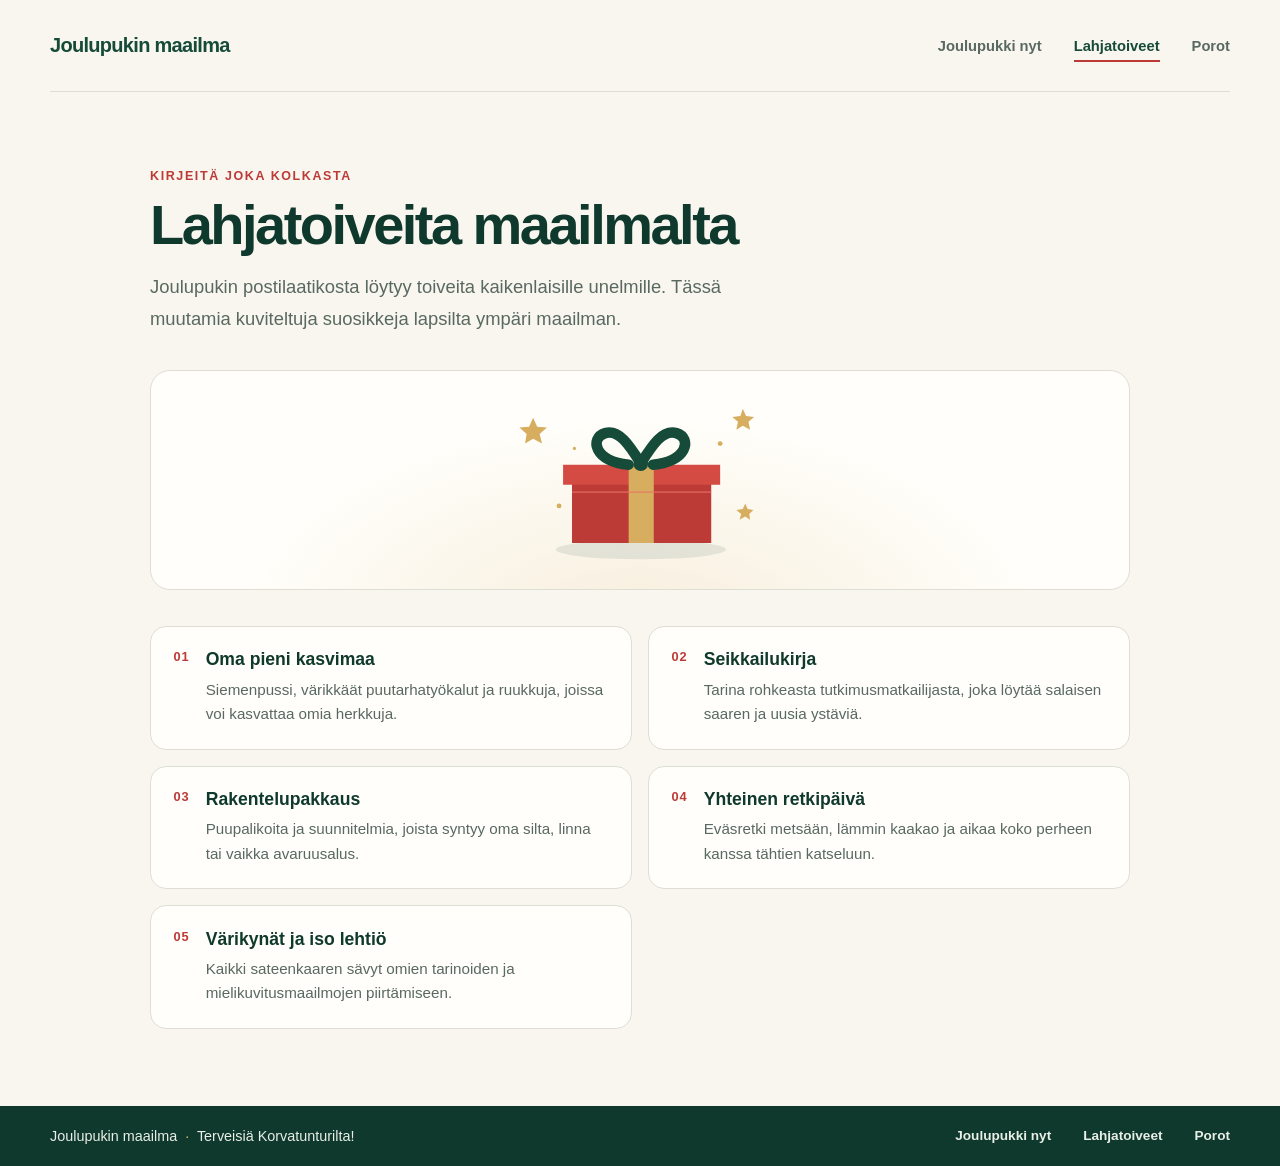
==== lahjatoiveet.html @ 524a94c1 "Build Santa's responsive three-page website Co-authored-by: Copilot App <223556219+Copilot@users.nor" ====
<!doctype html>
<html lang="fi">
  <head>
    <meta charset="utf-8">
    <meta name="viewport" content="width=device-width, initial-scale=1">
    <meta name="theme-color" content="#f8f6ef">
    <meta name="description" content="Tutustu lasten mielikuvituksellisiin lahjatoiveisiin ympäri maailman.">
    <title>Lahjatoiveita maailmalta — Joulupukin maailma</title>
    <link rel="stylesheet" href="styles.css">
  </head>
  <body>
    <a class="skip-link" href="#sisalto">Siirry sisältöön</a>
    <header class="site-header">
      <a class="site-brand" href="index.html">Joulupukin maailma</a>
      <nav class="site-nav" aria-label="Päänavigaatio">
        <a href="index.html">Joulupukki nyt</a>
        <a href="lahjatoiveet.html" aria-current="page">Lahjatoiveet</a>
        <a href="porot.html">Porot</a>
      </nav>
    </header>

    <main id="sisalto" class="page-content">
      <section class="intro">
        <p class="eyebrow">Kirjeitä joka kolkasta</p>
        <h1>Lahjatoiveita maailmalta</h1>
        <p>Joulupukin postilaatikosta löytyy toiveita kaikenlaisille unelmille. Tässä muutamia kuviteltuja suosikkeja lapsilta ympäri maailman.</p>
      </section>

      <figure class="feature-image">
        <img src="images/lahjapaketti.svg" alt="Punainen lahjapaketti vihreällä rusetilla tähtien ympäröimänä.">
      </figure>

      <section class="wishes" aria-label="Esimerkkejä lahjatoiveista">
        <article class="wish-card">
          <span class="wish-number" aria-hidden="true">01</span>
          <div>
            <h2>Oma pieni kasvimaa</h2>
            <p>Siemenpussi, värikkäät puutarhatyökalut ja ruukkuja, joissa voi kasvattaa omia herkkuja.</p>
          </div>
        </article>
        <article class="wish-card">
          <span class="wish-number" aria-hidden="true">02</span>
          <div>
            <h2>Seikkailukirja</h2>
            <p>Tarina rohkeasta tutkimusmatkailijasta, joka löytää salaisen saaren ja uusia ystäviä.</p>
          </div>
        </article>
        <article class="wish-card">
          <span class="wish-number" aria-hidden="true">03</span>
          <div>
            <h2>Rakentelupakkaus</h2>
            <p>Puupalikoita ja suunnitelmia, joista syntyy oma silta, linna tai vaikka avaruusalus.</p>
          </div>
        </article>
        <article class="wish-card">
          <span class="wish-number" aria-hidden="true">04</span>
          <div>
            <h2>Yhteinen retkipäivä</h2>
            <p>Eväsretki metsään, lämmin kaakao ja aikaa koko perheen kanssa tähtien katseluun.</p>
          </div>
        </article>
        <article class="wish-card">
          <span class="wish-number" aria-hidden="true">05</span>
          <div>
            <h2>Värikynät ja iso lehtiö</h2>
            <p>Kaikki sateenkaaren sävyt omien tarinoiden ja mielikuvitusmaailmojen piirtämiseen.</p>
          </div>
        </article>
      </section>
    </main>

    <footer class="site-footer">
      <p>Joulupukin maailma <span aria-hidden="true">·</span> Terveisiä Korvatunturilta!</p>
      <nav aria-label="Alatunnisteen navigaatio">
        <a href="index.html">Joulupukki nyt</a>
        <a href="lahjatoiveet.html">Lahjatoiveet</a>
        <a href="porot.html">Porot</a>
      </nav>
    </footer>
  </body>
</html>
---- styles.css ----
:root {
  color-scheme: light;
  --ink: #20342d;
  --muted: #596961;
  --forest: #164b3a;
  --forest-dark: #10392d;
  --berry: #bd3b37;
  --paper: #f8f6ef;
  --white: #fffefa;
  --line: #dedfd3;
  --gold: #d7ad60;
  font-family: "Trebuchet MS", "Segoe UI", sans-serif;
}

* {
  box-sizing: border-box;
}

html {
  min-width: 320px;
  min-height: 100%;
  background: var(--paper);
}

body {
  min-height: 100vh;
  margin: 0;
  color: var(--ink);
  display: flex;
  flex-direction: column;
}

a {
  color: inherit;
}

a:focus-visible {
  outline: 3px solid var(--gold);
  outline-offset: 4px;
  border-radius: 2px;
}

.skip-link {
  position: absolute;
  z-index: 2;
  top: 0.75rem;
  left: 0.75rem;
  padding: 0.7rem 1rem;
  transform: translateY(-180%);
  background: var(--white);
  color: var(--forest-dark);
  border-radius: 0.5rem;
}

.skip-link:focus {
  transform: translateY(0);
}

.site-header {
  width: min(100% - 3rem, 1180px);
  min-height: 92px;
  margin: 0 auto;
  display: flex;
  align-items: center;
  justify-content: space-between;
  gap: 1.5rem;
  border-bottom: 1px solid var(--line);
}

.site-brand {
  color: var(--forest);
  font-size: 1.25rem;
  font-weight: 800;
  letter-spacing: -0.035em;
  text-decoration: none;
  white-space: nowrap;
}

.site-nav,
.site-footer nav {
  display: flex;
  align-items: center;
  gap: clamp(0.85rem, 3vw, 2rem);
}

.site-nav a,
.site-footer a {
  text-decoration: none;
  font-size: 0.92rem;
  font-weight: 700;
}

.site-nav a {
  padding: 0.55rem 0;
  color: var(--muted);
}

.site-nav a:hover,
.site-nav a[aria-current="page"] {
  color: var(--forest);
}

.site-nav a[aria-current="page"] {
  box-shadow: inset 0 -2px var(--berry);
}

main {
  flex: 1;
}

.map-main {
  display: flex;
  align-items: center;
  justify-content: center;
  padding: clamp(1.5rem, 5vw, 4rem) 1.5rem;
}

.world-map {
  width: min(100%, 1120px);
  margin: 0;
}

.world-map img {
  display: block;
  width: 100%;
  height: auto;
  border-radius: 1.25rem;
  box-shadow: 0 16px 48px rgb(32 52 45 / 10%);
}

.world-map figcaption {
  display: flex;
  align-items: center;
  justify-content: center;
  gap: 0.55rem;
  margin-top: 1.1rem;
  color: var(--muted);
  text-align: center;
  font-size: 0.95rem;
}

.map-key {
  width: 0.7rem;
  height: 0.7rem;
  flex: 0 0 auto;
  border-radius: 50%;
  background: var(--berry);
  box-shadow: 0 0 0 4px rgb(189 59 55 / 14%);
}

.page-content {
  width: min(100% - 3rem, 980px);
  margin: 0 auto;
  padding: clamp(2.5rem, 6vw, 5rem) 0;
}

.intro {
  max-width: 690px;
  margin-bottom: 2.25rem;
}

.eyebrow {
  margin: 0 0 0.75rem;
  color: var(--berry);
  font-size: 0.78rem;
  font-weight: 800;
  letter-spacing: 0.13em;
  text-transform: uppercase;
}

h1,
h2,
p {
  margin-top: 0;
}

h1 {
  margin-bottom: 1rem;
  color: var(--forest-dark);
  font-size: clamp(2rem, 5vw, 3.5rem);
  line-height: 1.08;
  letter-spacing: -0.045em;
}

.intro > p:last-child {
  max-width: 620px;
  margin-bottom: 0;
  color: var(--muted);
  font-size: clamp(1rem, 2vw, 1.15rem);
  line-height: 1.7;
}

.feature-image {
  display: flex;
  align-items: center;
  justify-content: center;
  min-height: 180px;
  margin: 0 0 2.25rem;
  padding: 1rem;
  overflow: hidden;
  border: 1px solid var(--line);
  border-radius: 1.25rem;
  background:
    radial-gradient(ellipse at 50% 120%, rgb(215 173 96 / 20%), transparent 58%),
    var(--white);
}

.feature-image img {
  display: block;
  width: min(100%, 340px);
  max-height: 210px;
}

.reindeer-image img {
  width: min(100%, 270px);
  max-height: 230px;
}

.wishes {
  display: grid;
  grid-template-columns: repeat(2, minmax(0, 1fr));
  gap: 1rem;
}

.wish-card {
  display: grid;
  grid-template-columns: auto 1fr;
  gap: 1rem;
  padding: 1.4rem;
  border: 1px solid var(--line);
  border-radius: 1rem;
  background: var(--white);
}

.wish-number {
  color: var(--berry);
  font-size: 0.8rem;
  font-weight: 800;
  letter-spacing: 0.08em;
}

.wish-card h2 {
  margin-bottom: 0.45rem;
  color: var(--forest-dark);
  font-size: 1.1rem;
}

.wish-card p {
  margin-bottom: 0;
  color: var(--muted);
  font-size: 0.95rem;
  line-height: 1.6;
}

.table-wrap {
  overflow-x: auto;
  border: 1px solid var(--line);
  border-radius: 1rem;
  background: var(--white);
  scrollbar-color: var(--forest) var(--paper);
}

table {
  width: 100%;
  min-width: 720px;
  border-collapse: collapse;
  text-align: left;
}

caption {
  padding: 1.2rem 1.25rem;
  color: var(--forest-dark);
  font-size: 1.15rem;
  font-weight: 800;
  text-align: left;
}

th,
td {
  padding: 1rem 1.25rem;
  border-top: 1px solid var(--line);
  vertical-align: top;
}

thead th {
  color: var(--forest-dark);
  background: #edf1e9;
  font-size: 0.85rem;
  letter-spacing: 0.02em;
}

tbody th {
  color: var(--forest);
  font-weight: 800;
}

tbody td {
  color: var(--muted);
  font-size: 0.94rem;
}

tbody tr:nth-child(even) {
  background: #fcfbf7;
}

.site-footer {
  display: flex;
  align-items: center;
  justify-content: space-between;
  gap: 1rem 2rem;
  padding: 1.4rem max(1.5rem, calc((100% - 1180px) / 2));
  color: #e8eee8;
  background: var(--forest-dark);
}

.site-footer p {
  margin: 0;
  font-size: 0.9rem;
}

.site-footer p span {
  padding: 0 0.25rem;
  color: #d8b86e;
}

.site-footer a {
  color: #e8eee8;
  font-size: 0.85rem;
}

.site-footer a:hover {
  text-decoration: underline;
  text-underline-offset: 0.2em;
}

@media (max-width: 680px) {
  .site-header {
    width: min(100% - 2rem, 1180px);
    min-height: 0;
    padding: 1.15rem 0;
    align-items: flex-start;
    flex-direction: column;
    gap: 0.85rem;
  }

  .site-nav {
    width: 100%;
    justify-content: space-between;
    gap: 0.5rem;
  }

  .site-nav a {
    font-size: 0.82rem;
  }

  .map-main {
    padding: 1.5rem 1rem;
  }

  .world-map img {
    border-radius: 0.8rem;
  }

  .page-content {
    width: min(100% - 2rem, 980px);
  }

  .wishes {
    grid-template-columns: 1fr;
  }

  .site-footer {
    align-items: flex-start;
    flex-direction: column;
    padding: 1.35rem 1rem;
  }

  .site-footer nav {
    flex-wrap: wrap;
    gap: 0.75rem 1.2rem;
  }
}

@media (prefers-reduced-motion: no-preference) {
  .site-nav a,
  .site-footer a {
    transition: color 160ms ease;
  }
}
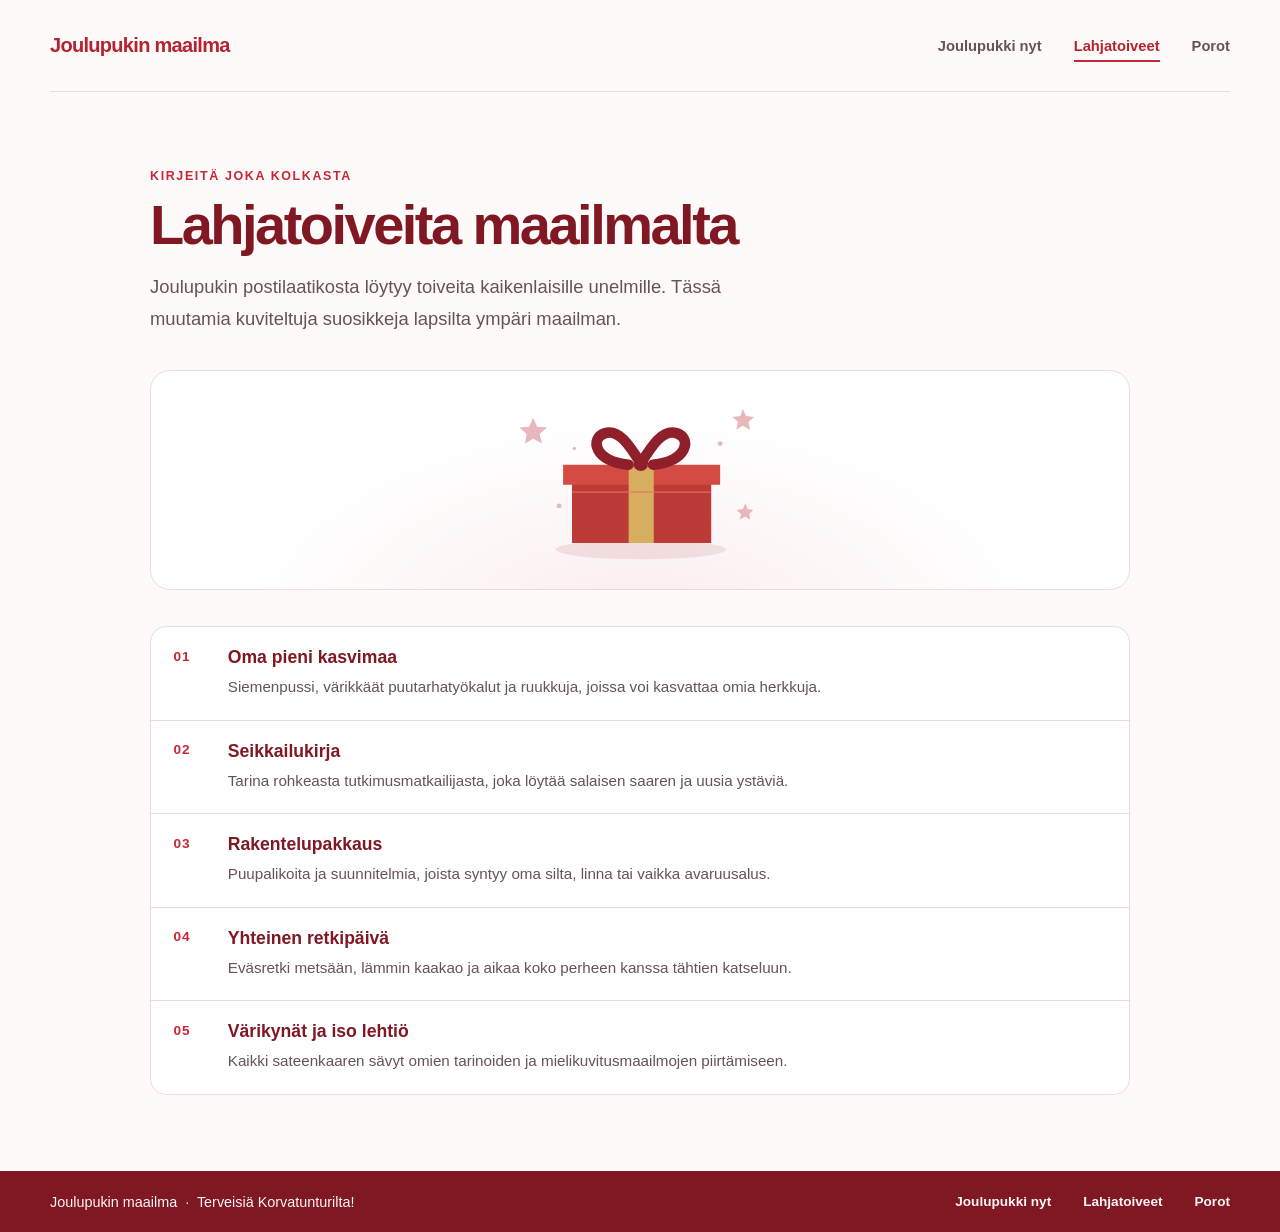
==== commit 3b3f6cab: "Polish Santa illustrations and gift list" ====
--- a/lahjatoiveet.html
+++ b/lahjatoiveet.html
@@ -3,7 +3,7 @@
   <head>
     <meta charset="utf-8">
     <meta name="viewport" content="width=device-width, initial-scale=1">
-    <meta name="theme-color" content="#f8f6ef">
+    <meta name="theme-color" content="#b4232f">
     <meta name="description" content="Tutustu lasten mielikuvituksellisiin lahjatoiveisiin ympäri maailman.">
     <title>Lahjatoiveita maailmalta — Joulupukin maailma</title>
     <link rel="stylesheet" href="styles.css">
@@ -30,43 +30,38 @@
         <img src="images/lahjapaketti.svg" alt="Punainen lahjapaketti vihreällä rusetilla tähtien ympäröimänä.">
       </figure>
 
-      <section class="wishes" aria-label="Esimerkkejä lahjatoiveista">
-        <article class="wish-card">
-          <span class="wish-number" aria-hidden="true">01</span>
+      <ol class="wishes" aria-label="Lahjatoiveet">
+        <li class="wish-card">
           <div>
             <h2>Oma pieni kasvimaa</h2>
             <p>Siemenpussi, värikkäät puutarhatyökalut ja ruukkuja, joissa voi kasvattaa omia herkkuja.</p>
           </div>
-        </article>
-        <article class="wish-card">
-          <span class="wish-number" aria-hidden="true">02</span>
+        </li>
+        <li class="wish-card">
           <div>
             <h2>Seikkailukirja</h2>
             <p>Tarina rohkeasta tutkimusmatkailijasta, joka löytää salaisen saaren ja uusia ystäviä.</p>
           </div>
-        </article>
-        <article class="wish-card">
-          <span class="wish-number" aria-hidden="true">03</span>
+        </li>
+        <li class="wish-card">
           <div>
             <h2>Rakentelupakkaus</h2>
             <p>Puupalikoita ja suunnitelmia, joista syntyy oma silta, linna tai vaikka avaruusalus.</p>
           </div>
-        </article>
-        <article class="wish-card">
-          <span class="wish-number" aria-hidden="true">04</span>
+        </li>
+        <li class="wish-card">
           <div>
             <h2>Yhteinen retkipäivä</h2>
             <p>Eväsretki metsään, lämmin kaakao ja aikaa koko perheen kanssa tähtien katseluun.</p>
           </div>
-        </article>
-        <article class="wish-card">
-          <span class="wish-number" aria-hidden="true">05</span>
+        </li>
+        <li class="wish-card">
           <div>
             <h2>Värikynät ja iso lehtiö</h2>
             <p>Kaikki sateenkaaren sävyt omien tarinoiden ja mielikuvitusmaailmojen piirtämiseen.</p>
           </div>
-        </article>
-      </section>
+        </li>
+      </ol>
     </main>
 
     <footer class="site-footer">
--- a/styles.css
+++ b/styles.css
@@ -1,14 +1,14 @@
 :root {
   color-scheme: light;
-  --ink: #20342d;
-  --muted: #596961;
-  --forest: #164b3a;
-  --forest-dark: #10392d;
-  --berry: #bd3b37;
-  --paper: #f8f6ef;
-  --white: #fffefa;
-  --line: #dedfd3;
-  --gold: #d7ad60;
+  --ink: #382628;
+  --muted: #665356;
+  --forest: #b4232f;
+  --forest-dark: #7f1823;
+  --berry: #c62835;
+  --paper: #fffafa;
+  --white: #ffffff;
+  --line: #efd9db;
+  --gold: #a61f2b;
   font-family: "Trebuchet MS", "Segoe UI", sans-serif;
 }
 
@@ -115,8 +115,16 @@
   padding: clamp(1.5rem, 5vw, 4rem) 1.5rem;
 }
 
+.map-layout {
+  display: grid;
+  width: min(100%, 1180px);
+  grid-template-columns: minmax(0, 1fr) 220px;
+  align-items: center;
+  gap: clamp(1.25rem, 3vw, 2.5rem);
+}
+
 .world-map {
-  width: min(100%, 1120px);
+  width: 100%;
   margin: 0;
 }
 
@@ -145,7 +153,30 @@
   flex: 0 0 auto;
   border-radius: 50%;
   background: var(--berry);
-  box-shadow: 0 0 0 4px rgb(189 59 55 / 14%);
+  box-shadow: 0 0 0 4px rgb(198 40 53 / 14%);
+}
+
+.santa-portrait {
+  margin: 0;
+  padding: 1rem 1rem 1.15rem;
+  border: 1px solid var(--line);
+  border-radius: 1.25rem;
+  background: var(--white);
+  text-align: center;
+}
+
+.santa-portrait img {
+  display: block;
+  width: 100%;
+  height: auto;
+}
+
+.santa-portrait figcaption {
+  margin-top: 0.65rem;
+  color: var(--forest-dark);
+  font-size: 0.9rem;
+  font-weight: 700;
+  line-height: 1.5;
 }
 
 .page-content {
@@ -201,7 +232,7 @@
   border: 1px solid var(--line);
   border-radius: 1.25rem;
   background:
-    radial-gradient(ellipse at 50% 120%, rgb(215 173 96 / 20%), transparent 58%),
+    radial-gradient(ellipse at 50% 120%, rgb(198 40 53 / 9%), transparent 58%),
     var(--white);
 }
 
@@ -212,29 +243,42 @@
 }
 
 .reindeer-image img {
-  width: min(100%, 270px);
-  max-height: 230px;
+  width: min(100%, 300px);
+  max-height: 260px;
 }
 
 .wishes {
+  counter-reset: wish;
   display: grid;
-  grid-template-columns: repeat(2, minmax(0, 1fr));
-  gap: 1rem;
-}
-
-.wish-card {
-  display: grid;
-  grid-template-columns: auto 1fr;
-  gap: 1rem;
-  padding: 1.4rem;
+  grid-template-columns: 1fr;
+  gap: 0;
+  margin: 0;
+  padding: 0;
+  overflow: hidden;
   border: 1px solid var(--line);
   border-radius: 1rem;
   background: var(--white);
-}
-
-.wish-number {
+  list-style: none;
+}
+
+.wish-card {
+  counter-increment: wish;
+  display: grid;
+  grid-template-columns: 2.5rem 1fr;
+  gap: 0.9rem;
+  padding: 1.25rem 1.4rem;
+  border-bottom: 1px solid var(--line);
+}
+
+.wish-card:last-child {
+  border-bottom: 0;
+}
+
+.wish-card::before {
+  content: counter(wish, decimal-leading-zero);
+  padding-top: 0.1rem;
   color: var(--berry);
-  font-size: 0.8rem;
+  font-size: 0.85rem;
   font-weight: 800;
   letter-spacing: 0.08em;
 }
@@ -284,7 +328,7 @@
 
 thead th {
   color: var(--forest-dark);
-  background: #edf1e9;
+  background: #f9e9eb;
   font-size: 0.85rem;
   letter-spacing: 0.02em;
 }
@@ -300,7 +344,7 @@
 }
 
 tbody tr:nth-child(even) {
-  background: #fcfbf7;
+  background: #fff7f7;
 }
 
 .site-footer {
@@ -309,7 +353,7 @@
   justify-content: space-between;
   gap: 1rem 2rem;
   padding: 1.4rem max(1.5rem, calc((100% - 1180px) / 2));
-  color: #e8eee8;
+  color: #fff5f5;
   background: var(--forest-dark);
 }
 
@@ -320,11 +364,11 @@
 
 .site-footer p span {
   padding: 0 0.25rem;
-  color: #d8b86e;
+  color: #ffd9dc;
 }
 
 .site-footer a {
-  color: #e8eee8;
+  color: #fff5f5;
   font-size: 0.85rem;
 }
 
@@ -357,16 +401,36 @@
     padding: 1.5rem 1rem;
   }
 
+  .map-layout {
+    grid-template-columns: 1fr;
+    gap: 1.25rem;
+  }
+
   .world-map img {
     border-radius: 0.8rem;
   }
 
+  .santa-portrait {
+    display: grid;
+    grid-template-columns: minmax(0, 130px) 1fr;
+    align-items: center;
+    gap: 1rem;
+    padding: 0.65rem 1rem;
+    text-align: left;
+  }
+
+  .santa-portrait figcaption {
+    margin: 0;
+  }
+
   .page-content {
     width: min(100% - 2rem, 980px);
   }
 
-  .wishes {
-    grid-template-columns: 1fr;
+  .wish-card {
+    grid-template-columns: 2rem 1fr;
+    gap: 0.65rem;
+    padding: 1.1rem;
   }
 
   .site-footer {
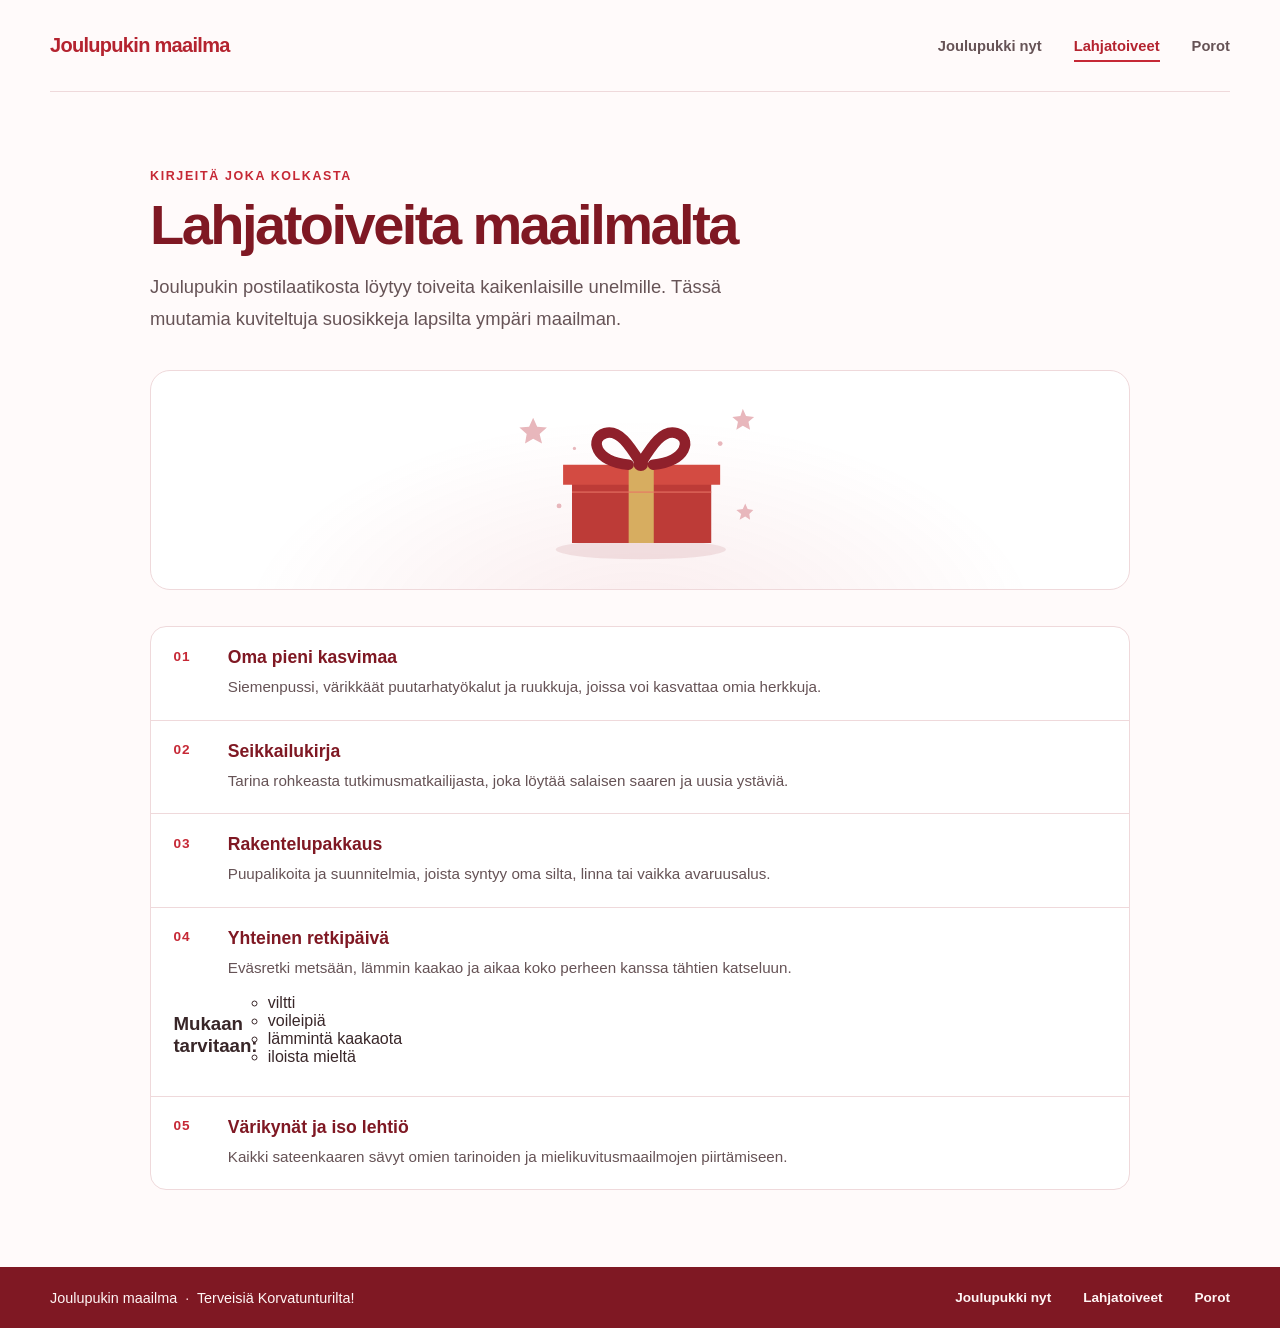
==== commit 405c560d: "Add required items list for the outing" ====
--- a/lahjatoiveet.html
+++ b/lahjatoiveet.html
@@ -4,7 +4,7 @@
     <meta charset="utf-8">
     <meta name="viewport" content="width=device-width, initial-scale=1">
     <meta name="theme-color" content="#b4232f">
-    <meta name="description" content="Tutustu lasten mielikuvituksellisiin lahjatoiveisiin ympäri maailman.">
+    <meta name="description" content="Tutustu lasten lahjatoiveisiin ympäri maailman.">
     <title>Lahjatoiveita maailmalta — Joulupukin maailma</title>
     <link rel="stylesheet" href="styles.css">
   </head>
@@ -54,6 +54,13 @@
             <h2>Yhteinen retkipäivä</h2>
             <p>Eväsretki metsään, lämmin kaakao ja aikaa koko perheen kanssa tähtien katseluun.</p>
           </div>
+           <h3>Mukaan tarvitaan:</h3>
+          <ul>
+            <li>viltti</li>
+            <li>voileipiä</li>
+            <li>lämmintä kaakaota</li>
+            <li>iloista mieltä</li>
+          </ul>
         </li>
         <li class="wish-card">
           <div>
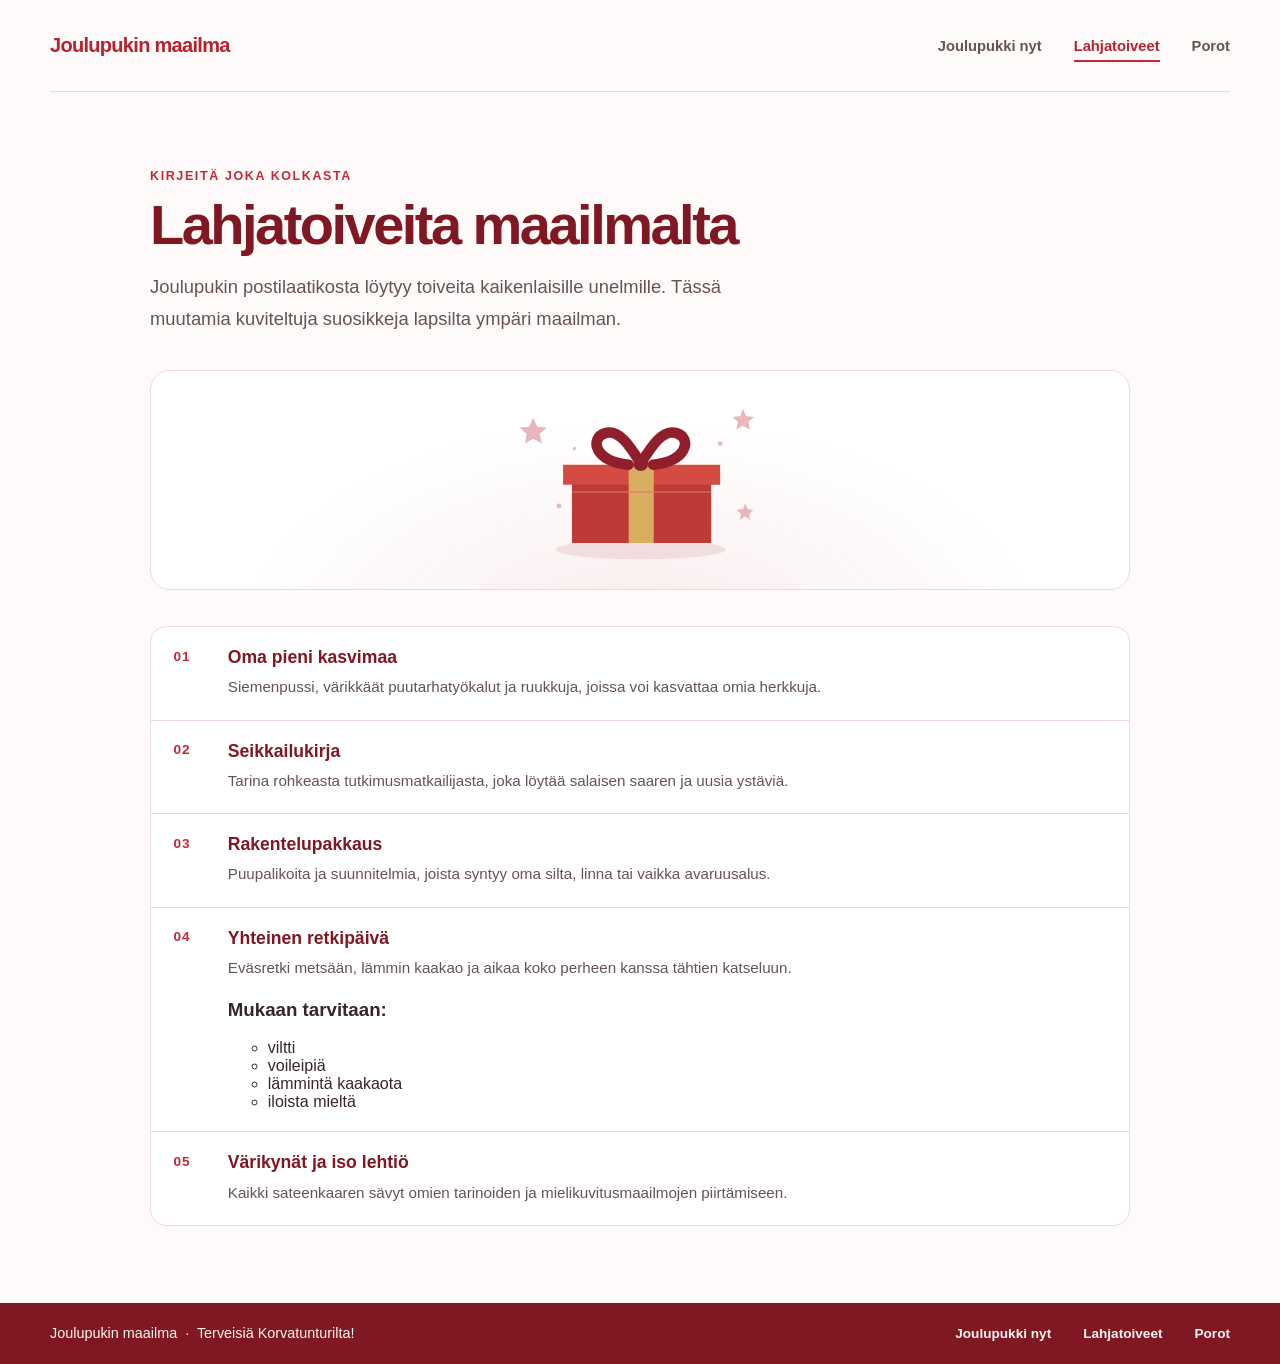
==== commit 319fba77: "Refactor HTML structure for wish card Moved the closing div tag and adjusted the list structure." ====
--- a/lahjatoiveet.html
+++ b/lahjatoiveet.html
@@ -53,14 +53,14 @@
           <div>
             <h2>Yhteinen retkipäivä</h2>
             <p>Eväsretki metsään, lämmin kaakao ja aikaa koko perheen kanssa tähtien katseluun.</p>
+           <h3>Mukaan tarvitaan:</h3>
+            <ul>
+              <li>viltti</li>
+              <li>voileipiä</li>
+              <li>lämmintä kaakaota</li>
+              <li>iloista mieltä</li>
+            </ul>
           </div>
-           <h3>Mukaan tarvitaan:</h3>
-          <ul>
-            <li>viltti</li>
-            <li>voileipiä</li>
-            <li>lämmintä kaakaota</li>
-            <li>iloista mieltä</li>
-          </ul>
         </li>
         <li class="wish-card">
           <div>
--- a/styles.css
+++ b/styles.css
@@ -296,6 +296,16 @@
   line-height: 1.6;
 }
 
+.wish-list {
+  margin-top: 0.75rem;
+  padding-left: 1.25rem;
+  list-style: disc;
+}
+
+.wish-list li {
+  margin-bottom: 0.3rem;
+}
+
 .table-wrap {
   overflow-x: auto;
   border: 1px solid var(--line);
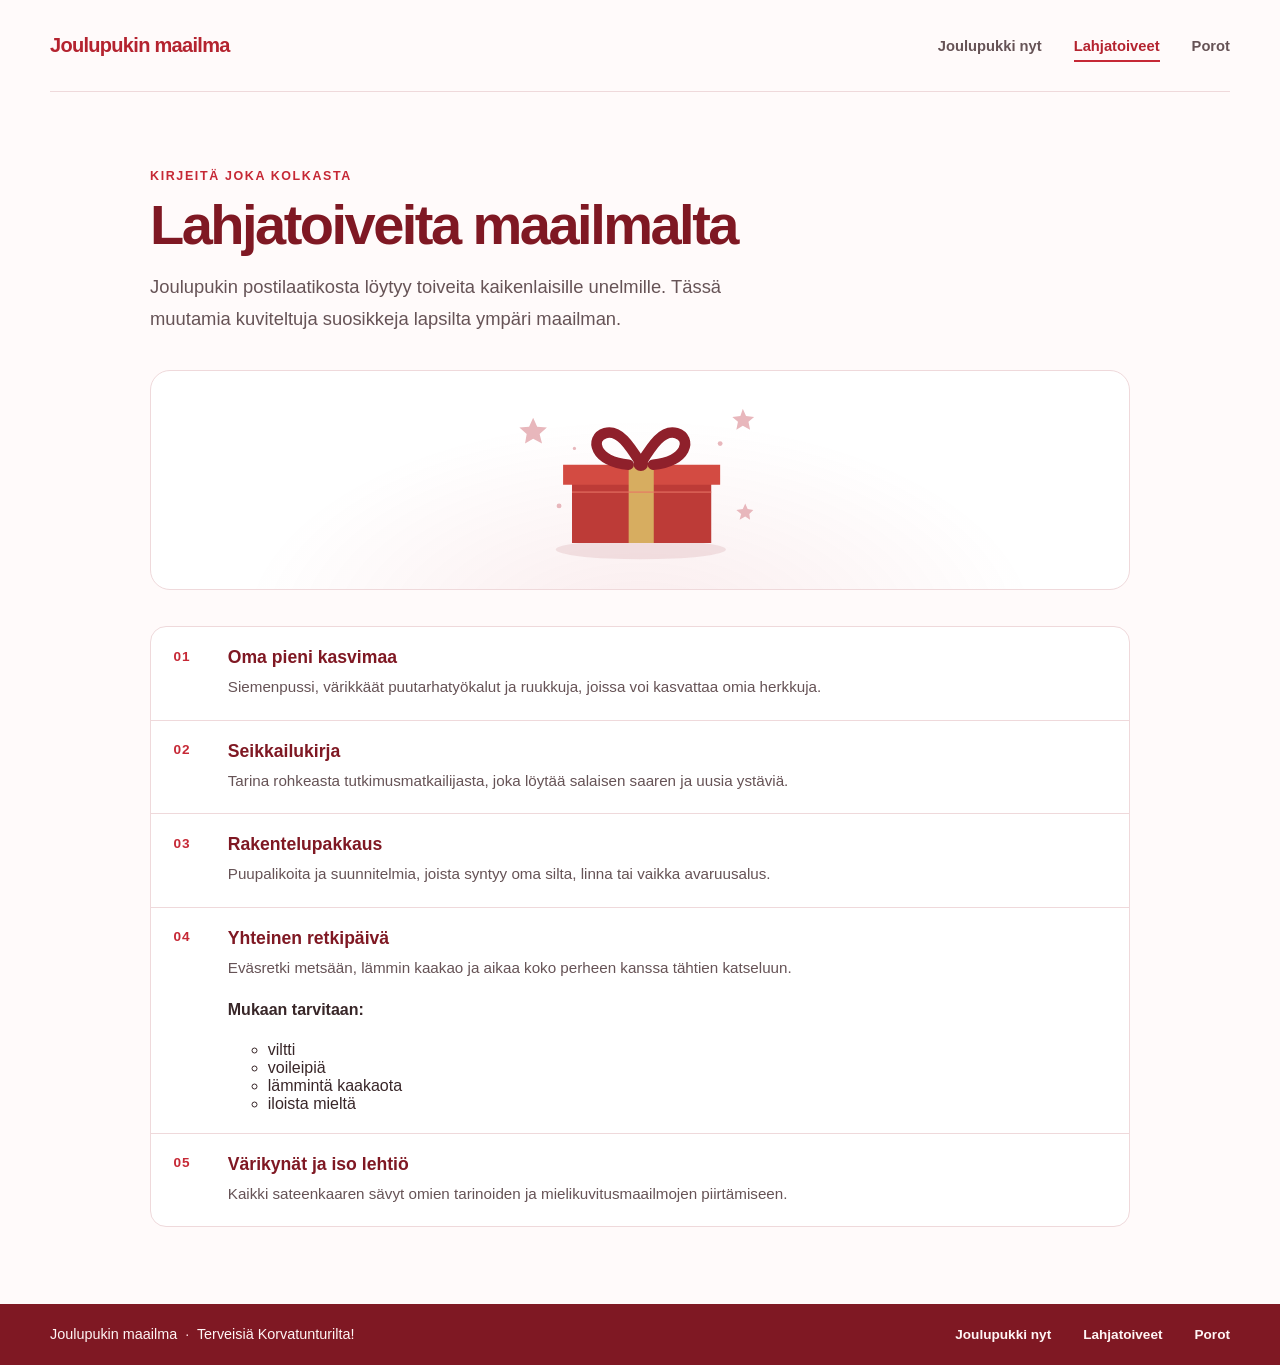
==== commit 5e6f312f: "Change heading from h3 to h4 for wish card" ====
--- a/lahjatoiveet.html
+++ b/lahjatoiveet.html
@@ -53,7 +53,7 @@
           <div>
             <h2>Yhteinen retkipäivä</h2>
             <p>Eväsretki metsään, lämmin kaakao ja aikaa koko perheen kanssa tähtien katseluun.</p>
-           <h3>Mukaan tarvitaan:</h3>
+           <h4>Mukaan tarvitaan:</h4>
             <ul>
               <li>viltti</li>
               <li>voileipiä</li>
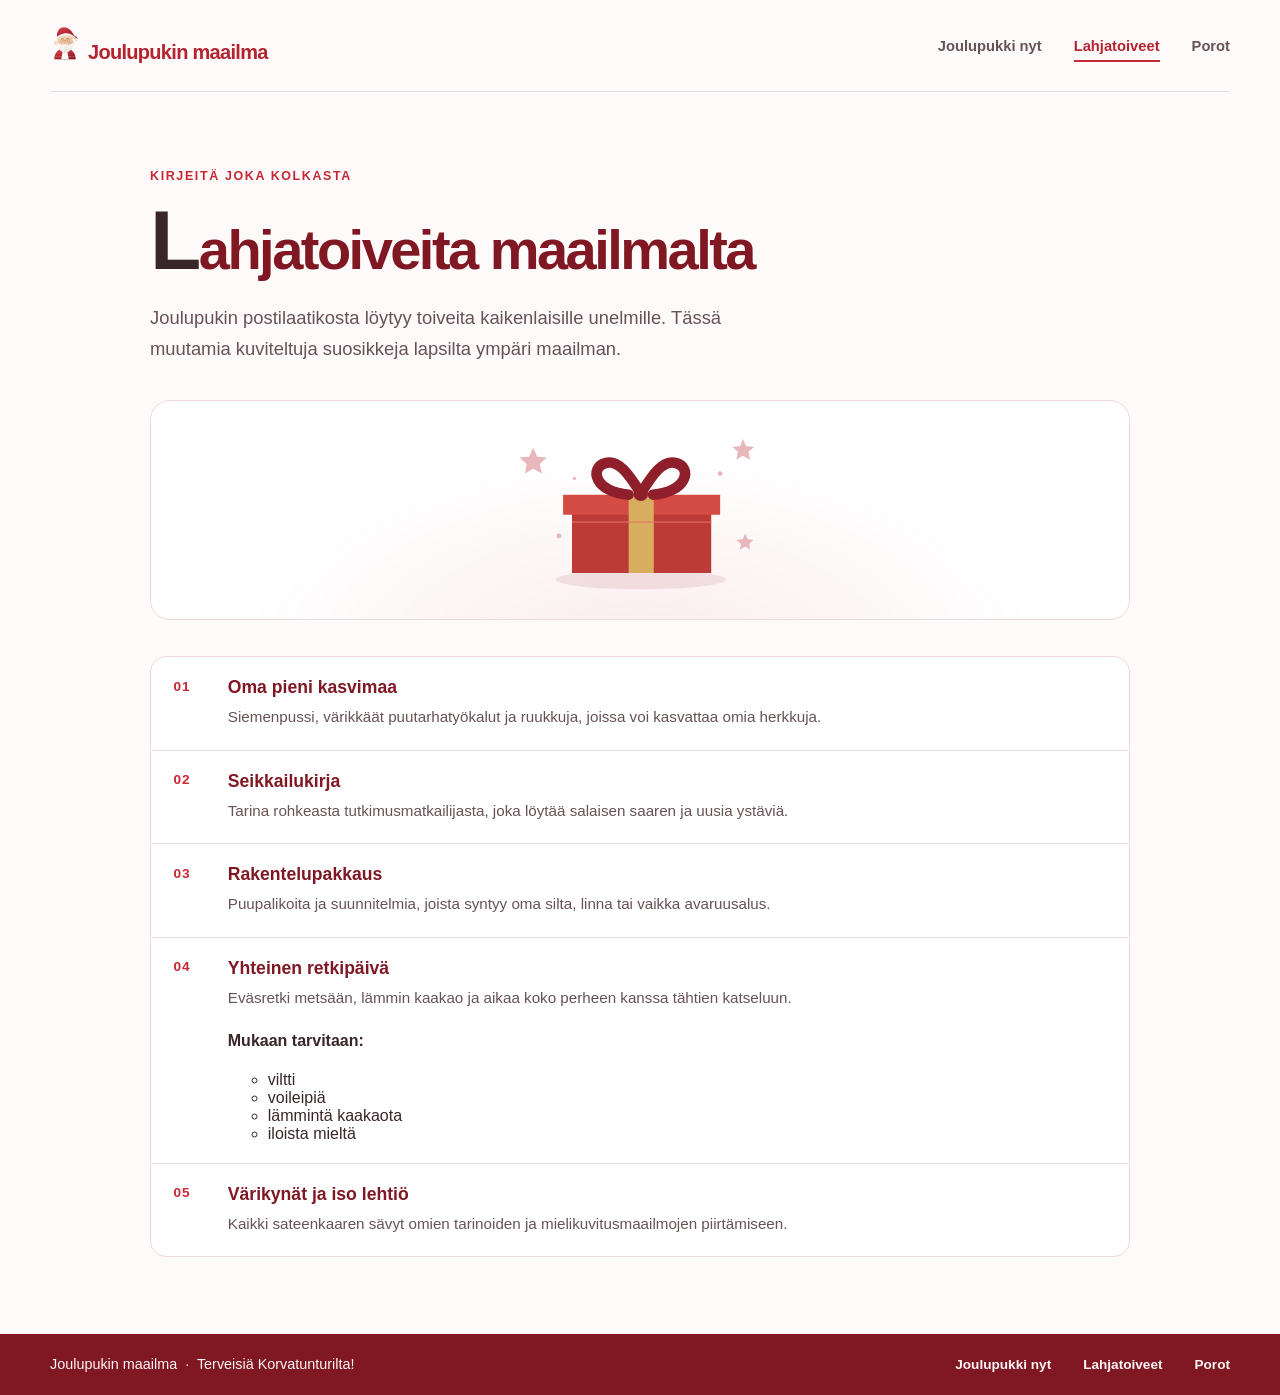
==== commit 570bd202: "Säädetty yläkulman logon kokoa ja lisätty marginaali logon ja navigaatiolinkin väliin." ====
--- a/lahjatoiveet.html
+++ b/lahjatoiveet.html
@@ -11,7 +11,7 @@
   <body>
     <a class="skip-link" href="#sisalto">Siirry sisältöön</a>
     <header class="site-header">
-      <a class="site-brand" href="index.html">Joulupukin maailma</a>
+      <a class="site-brand" href="index.html"><img class="site-logo" src="images/joulupukki-logo.svg" alt="Joulupukin maailma">Joulupukin maailma</a>
       <nav class="site-nav" aria-label="Päänavigaatio">
         <a href="index.html">Joulupukki nyt</a>
         <a href="lahjatoiveet.html" aria-current="page">Lahjatoiveet</a>
@@ -22,7 +22,7 @@
     <main id="sisalto" class="page-content">
       <section class="intro">
         <p class="eyebrow">Kirjeitä joka kolkasta</p>
-        <h1>Lahjatoiveita maailmalta</h1>
+        <h1><span>L</span>ahjatoiveita maailmalta</h1>
         <p>Joulupukin postilaatikosta löytyy toiveita kaikenlaisille unelmille. Tässä muutamia kuviteltuja suosikkeja lapsilta ympäri maailman.</p>
       </section>
 
--- a/styles.css
+++ b/styles.css
@@ -76,6 +76,13 @@
   white-space: nowrap;
 }
 
+.site-logo {
+  width: 30px;
+  height: auto;
+  margin-right: 0.5rem;
+
+}
+
 .site-nav,
 .site-footer nav {
   display: flex;
@@ -179,6 +186,23 @@
   line-height: 1.5;
 }
 
+.joulupukki-taivaalla {
+  grid-column: 1 / -1;
+  justify-self: center;
+  box-sizing: border-box;
+  width: min(80%, 700px);
+  margin: 0;
+  padding: 1rem;
+  border: 1px solid var(--line);
+  border-radius: 1.25rem;
+}
+
+.joulupukki-taivaalla img {
+  display: block;
+  width: 100%;
+  height: auto;
+}
+
 .page-content {
   width: min(100% - 3rem, 980px);
   margin: 0 auto;
@@ -211,6 +235,12 @@
   font-size: clamp(2rem, 5vw, 3.5rem);
   line-height: 1.08;
   letter-spacing: -0.045em;
+}
+
+h1 span {
+  inline-block;
+  font-size: 1.5em;
+  color: var(--ink);
 }
 
 .intro > p:last-child {
